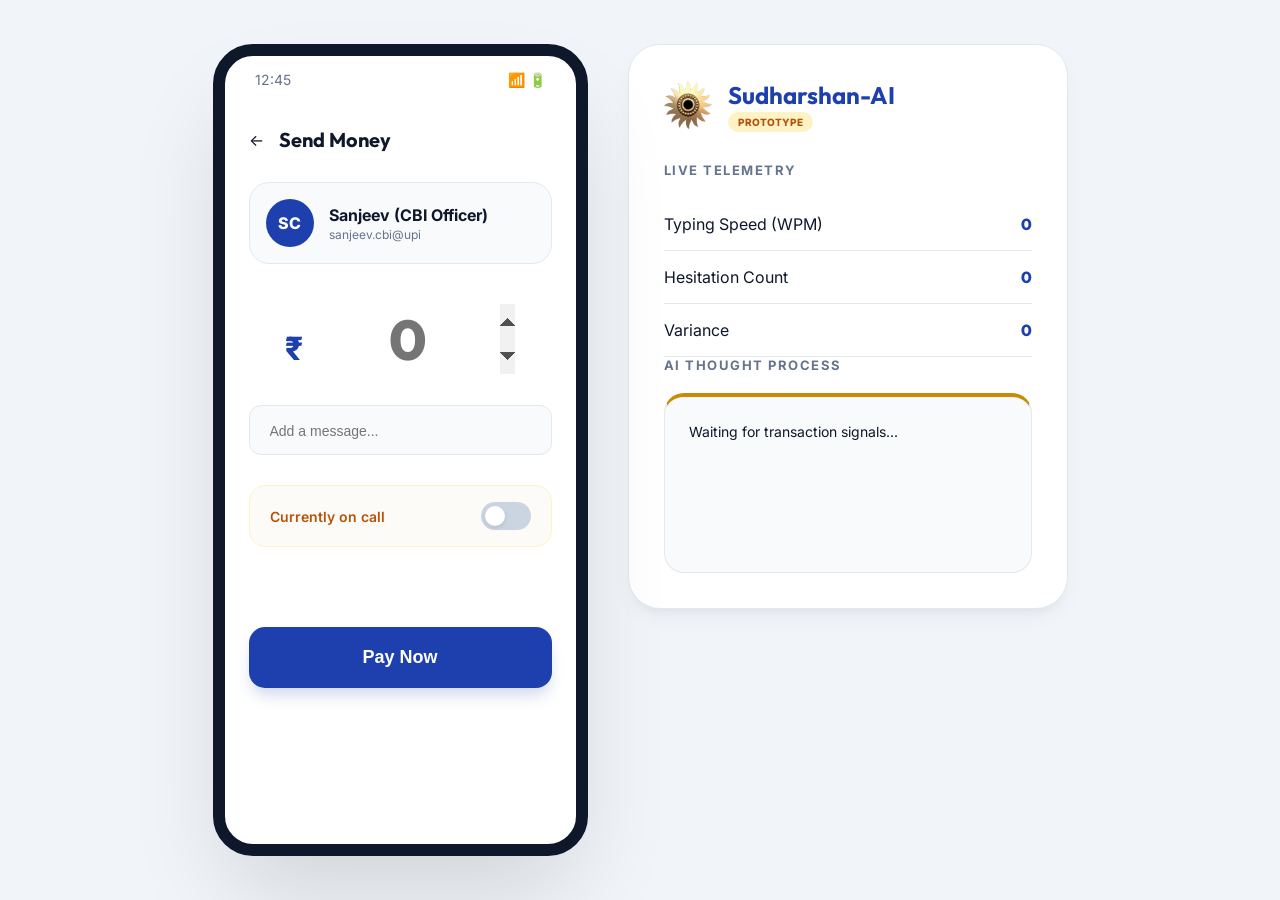
==== src/web/simulator/index.html @ 7d3bd765 "feat: Added core workflows" ====
<!DOCTYPE html>
<html lang="en">

<head>
    <meta charset="UTF-8">
    <meta name="viewport" content="width=device-width, initial-scale=1.0">
    <title>Sudharshan-AI | UPI Simulator</title>
    <link rel="stylesheet" href="index.css">
    <link href="https://fonts.googleapis.com/css2?family=Inter:wght@400;600;800&family=Outfit:wght@400;700&display=swap"
        rel="stylesheet">
</head>

<body>
    <div class="app-container">
        <!-- UPI Phone Mockup -->
        <div class="phone-mockup">
            <div class="status-bar">
                <span>12:45</span>
                <div class="icons">📶 🔋</div>
            </div>

            <div class="app-content" id="simulator-screen">
                <header>
                    <div class="back-btn">←</div>
                    <h1>Send Money</h1>
                </header>

                <div class="recipient-card">
                    <div class="avatar">SC</div>
                    <div class="info">
                        <h2>Sanjeev (CBI Officer)</h2>
                        <p>sanjeev.cbi@upi</p>
                    </div>
                </div>

                <div class="amount-container">
                    <span class="currency">₹</span>
                    <input type="number" id="amount-input" placeholder="0" autofocus>
                </div>

                <div class="note-container">
                    <input type="text" id="note-input" placeholder="Add a message...">
                </div>

                <div class="security-flags">
                    <span class="label">Currently on call</span>
                    <label class="switch">
                        <input type="checkbox" id="on-call-toggle">
                        <span class="slider round"></span>
                    </label>
                </div>

                <button id="pay-btn" class="primary-btn">Pay Now</button>
            </div>

            <!-- Risk Modal -->
            <div id="risk-modal" class="modal hidden">
                <div class="modal-content">
                    <div class="risk-ring">
                        <svg viewBox="0 0 36 36" class="circular-chart">
                            <path class="circle-bg"
                                d="M18 2.0845 a 15.9155 15.9155 0 0 1 0 31.831 a 15.9155 15.9155 0 0 1 0 -31.831" />
                            <path class="circle" id="risk-circle" stroke-dasharray="0, 100"
                                d="M18 2.0845 a 15.9155 15.9155 0 0 1 0 31.831 a 15.9155 15.9155 0 0 1 0 -31.831" />
                            <text x="18" y="20.35" class="percentage" id="risk-value">0%</text>
                        </svg>
                    </div>
                    <h3 id="risk-title">Analyzing...</h3>
                    <p id="risk-reason">Checking for signs of psychological coercion.</p>
                    <div class="modal-actions">
                        <button id="modal-close" class="secondary-btn">Close</button>
                    </div>
                </div>
            </div>
        </div>

        <!-- Sidebar Dashboard -->
        <div class="dashboard-panel">
            <div class="panel-header">
                <img src="../../../docs/assets/logo-transparent.png" alt="Logo" width="48">
                <div>
                    <h2>Sudharshan-AI</h2>
                    <span class="badge">PROTOTYPE</span>
                </div>
            </div>

            <div class="live-telemetry">
                <h3>Live Telemetry</h3>
                <div class="stat">
                    <span>Typing Speed (WPM)</span>
                    <span id="stat-wpm">0</span>
                </div>
                <div class="stat">
                    <span>Hesitation Count</span>
                    <span id="stat-hesitations">0</span>
                </div>
                <div class="stat">
                    <span>Variance</span>
                    <span id="stat-variance">0</span>
                </div>
            </div>

            <div class="bedrock-thought">
                <h3>AI Thought Process</h3>
                <div class="thought-bubble" id="ai-thought">
                    Waiting for transaction signals...
                </div>
            </div>
        </div>
    </div>

    <script src="simulator.js"></script>
</body>

</html>
---- src/web/simulator/index.css ----
:root {
    --primary: #1e40af;
    /* Royal Blue */
    --accent: #b45309;
    /* Deep Gold/Amber */
    --gold: #ca8a04;
    /* Vibrant Gold */
    --bg-light: #f1f5f9;
    /* Light Slate Background */
    --bg-card: #ffffff;
    --text-main: #0f172a;
    /* Very Dark Blue/Gray */
    --text-muted: #64748b;
    --danger: #ef4444;
    --warning: #f59e0b;
    --success: #10b981;
    --border: #e2e8f0;
    --shadow: 0 10px 25px -5px rgba(0, 0, 0, 0.05), 0 8px 10px -6px rgba(0, 0, 0, 0.05);
}

* {
    box-sizing: border-box;
    margin: 0;
    padding: 0;
}

body {
    font-family: 'Inter', sans-serif;
    background-color: var(--bg-light);
    color: var(--text-main);
    display: flex;
    justify-content: center;
    align-items: center;
    min-height: 100vh;
}

.app-container {
    display: flex;
    gap: 40px;
    align-items: flex-start;
}

/* Phone Mockup */
.phone-mockup {
    width: 375px;
    height: 812px;
    background: #ffffff;
    border-radius: 40px;
    border: 12px solid #0f172a;
    position: relative;
    overflow: hidden;
    box-shadow: 0 50px 100px -20px rgba(0, 0, 0, 0.15);
}

.status-bar {
    padding: 15px 30px;
    display: flex;
    justify-content: space-between;
    font-size: 14px;
    color: var(--text-muted);
}

.app-content {
    padding: 24px;
}

header {
    display: flex;
    align-items: center;
    gap: 15px;
    margin-bottom: 30px;
}

header h1 {
    font-family: 'Outfit', sans-serif;
    font-size: 20px;
    color: var(--text-main);
}

.recipient-card {
    background: #f8fafc;
    padding: 16px;
    border-radius: 20px;
    display: flex;
    align-items: center;
    gap: 15px;
    margin-bottom: 40px;
    border: 1px solid var(--border);
}

.avatar {
    width: 48px;
    height: 48px;
    background: var(--primary);
    border-radius: 50%;
    display: flex;
    justify-content: center;
    align-items: center;
    font-weight: 800;
    color: white;
}

.info h2 {
    font-size: 16px;
    margin-bottom: 2px;
}

.info p {
    font-size: 12px;
    color: var(--text-muted);
}

.amount-container {
    text-align: center;
    margin-bottom: 30px;
}

.currency {
    font-size: 32px;
    font-weight: 800;
    color: var(--primary);
    margin-right: 8px;
}

#amount-input {
    background: transparent;
    border: none;
    color: var(--text-main);
    font-size: 56px;
    font-weight: 800;
    width: 200px;
    text-align: center;
    outline: none;
    font-family: 'Outfit', sans-serif;
}

.note-container {
    background: #f8fafc;
    padding: 14px 20px;
    border-radius: 12px;
    margin-bottom: 30px;
    border: 1px solid var(--border);
}

#note-input {
    background: transparent;
    border: none;
    color: var(--text-main);
    width: 100%;
    outline: none;
    font-size: 14px;
}

.security-flags {
    display: flex;
    justify-content: space-between;
    align-items: center;
    background: #fdfbf7;
    /* Light gold tint */
    padding: 16px 20px;
    border-radius: 16px;
    border: 1px solid #fef3c7;
    margin-top: 20px;
}

.security-flags .label {
    font-size: 14px;
    font-weight: 600;
    color: var(--accent);
}

/* Modern Toggle Switch */
.switch {
    position: relative;
    display: inline-block;
    width: 50px;
    height: 28px;
}

.switch input {
    opacity: 0;
    width: 0;
    height: 0;
    position: absolute;
}

.slider {
    position: absolute;
    cursor: pointer;
    top: 0;
    left: 0;
    right: 0;
    bottom: 0;
    background-color: #cbd5e1;
    transition: .4s;
}

.slider:before {
    position: absolute;
    content: "";
    height: 20px;
    width: 20px;
    left: 4px;
    bottom: 4px;
    background-color: white;
    transition: .4s;
    box-shadow: 0 2px 4px rgba(0, 0, 0, 0.1);
}

input:checked+.slider {
    background-color: var(--gold);
}

input:checked+.slider:before {
    transform: translateX(22px);
}

.slider.round {
    border-radius: 34px;
}

.slider.round:before {
    border-radius: 50%;
}

.primary-btn {
    width: 100%;
    padding: 20px;
    background: var(--primary);
    border: none;
    border-radius: 16px;
    color: white;
    font-weight: 800;
    font-size: 18px;
    cursor: pointer;
    transition: all 0.2s;
    margin-top: 80px;
    box-shadow: 0 10px 15px -3px rgba(30, 64, 175, 0.2);
}

.primary-btn:hover {
    background: #1e3a8a;
    transform: translateY(-1px);
}

.primary-btn:active {
    transform: scale(0.98);
}

/* Dashboard Panel */
.dashboard-panel {
    width: 440px;
    background: #ffffff;
    border-radius: 32px;
    padding: 35px;
    border: 1px solid var(--border);
    box-shadow: var(--shadow);
}

.panel-header {
    display: flex;
    align-items: center;
    gap: 16px;
    margin-bottom: 32px;
}

.panel-header h2 {
    font-size: 24px;
    font-family: 'Outfit', sans-serif;
    color: var(--primary);
}

.badge {
    background: #fef3c7;
    color: #b45309;
    font-size: 10px;
    padding: 4px 10px;
    border-radius: 100px;
    font-weight: 800;
}

.live-telemetry h3,
.bedrock-thought h3 {
    font-size: 13px;
    color: var(--text-muted);
    text-transform: uppercase;
    letter-spacing: 1.5px;
    margin-bottom: 20px;
    font-weight: 700;
}

.stat {
    display: flex;
    justify-content: space-between;
    padding: 16px 0;
    border-bottom: 1px solid var(--border);
}

.stat span:last-child {
    font-family: 'Outfit', sans-serif;
    font-weight: 800;
    color: var(--primary);
}

.thought-bubble {
    background: #f8fafc;
    padding: 24px;
    border-radius: 20px;
    font-size: 14px;
    line-height: 1.6;
    color: var(--text-main);
    border: 1px solid var(--border);
    border-top: 4px solid var(--gold);
    min-height: 180px;
}

/* Modal */
.modal {
    position: absolute;
    top: 0;
    left: 0;
    width: 100%;
    height: 100%;
    background: rgba(255, 255, 255, 0.98);
    display: flex;
    justify-content: center;
    align-items: center;
    z-index: 100;
    transition: all 0.4s ease;
}

.hidden {
    opacity: 0;
    pointer-events: none;
    transform: translateY(20px);
}

.modal-content {
    text-align: center;
    padding: 40px;
    width: 100%;
}

.risk-ring {
    width: 220px;
    height: 220px;
    margin: 0 auto 30px;
}

.circle-bg {
    fill: none;
    stroke: #f1f5f9;
    stroke-width: 3;
}

.circle {
    fill: none;
    stroke-width: 3;
    stroke-linecap: round;
    transition: stroke-dasharray 1s ease-in-out;
}

.percentage {
    fill: var(--text-main);
    font-family: 'Outfit', sans-serif;
    font-size: 8px;
    text-anchor: middle;
    font-weight: 900;
}

.modal-content h3 {
    font-family: 'Outfit', sans-serif;
    font-size: 32px;
    margin-bottom: 12px;
    font-weight: 800;
}

.modal-content p {
    color: var(--text-muted);
    font-size: 16px;
    line-height: 1.5;
    max-width: 280px;
    margin: 0 auto 30px;
}

.secondary-btn {
    background: #0f172a;
    color: white;
    border: none;
    padding: 16px 32px;
    border-radius: 12px;
    font-weight: 800;
    font-size: 16px;
    cursor: pointer;
    width: 100%;
}
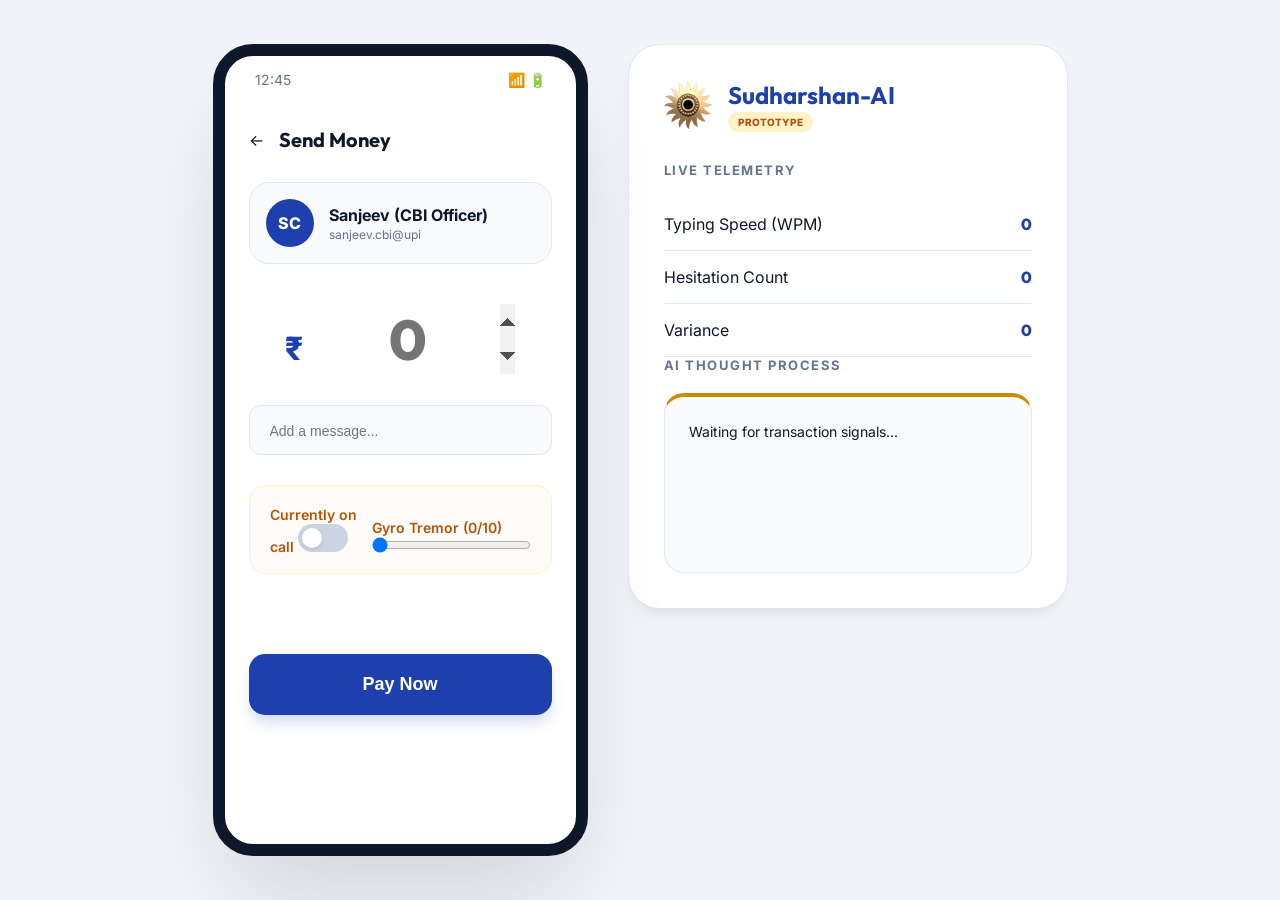
==== commit 795309d7: "Added duress pin logic" ====
--- a/src/web/simulator/index.html
+++ b/src/web/simulator/index.html
@@ -43,11 +43,17 @@
                 </div>
 
                 <div class="security-flags">
-                    <span class="label">Currently on call</span>
-                    <label class="switch">
-                        <input type="checkbox" id="on-call-toggle">
-                        <span class="slider round"></span>
-                    </label>
+                    <div class="flag-row">
+                        <span class="label">Currently on call</span>
+                        <label class="switch">
+                            <input type="checkbox" id="on-call-toggle">
+                            <span class="slider round"></span>
+                        </label>
+                    </div>
+                    <div class="flag-row" style="margin-top: 15px;">
+                        <span class="label">Gyro Tremor (<span id="tremor-val">0</span>/10)</span>
+                        <input type="range" id="tremor-slider" min="0" max="10" value="0" style="width: 100%;">
+                    </div>
                 </div>
 
                 <button id="pay-btn" class="primary-btn">Pay Now</button>
--- a/src/web/simulator/index.css
+++ b/src/web/simulator/index.css
@@ -393,4 +393,18 @@
     font-size: 16px;
     cursor: pointer;
     width: 100%;
+}
+
+@keyframes shake {
+    0% { transform: translate(1px, 1px) rotate(0deg); }
+    10% { transform: translate(-1px, -2px) rotate(-1deg); }
+    20% { transform: translate(-3px, 0px) rotate(1deg); }
+    30% { transform: translate(3px, 2px) rotate(0deg); }
+    40% { transform: translate(1px, -1px) rotate(1deg); }
+    50% { transform: translate(-1px, 2px) rotate(-1deg); }
+    60% { transform: translate(-3px, 1px) rotate(0deg); }
+    70% { transform: translate(3px, 1px) rotate(-1deg); }
+    80% { transform: translate(-1px, -1px) rotate(1deg); }
+    90% { transform: translate(1px, 2px) rotate(0deg); }
+    100% { transform: translate(1px, -2px) rotate(-1deg); }
 }
